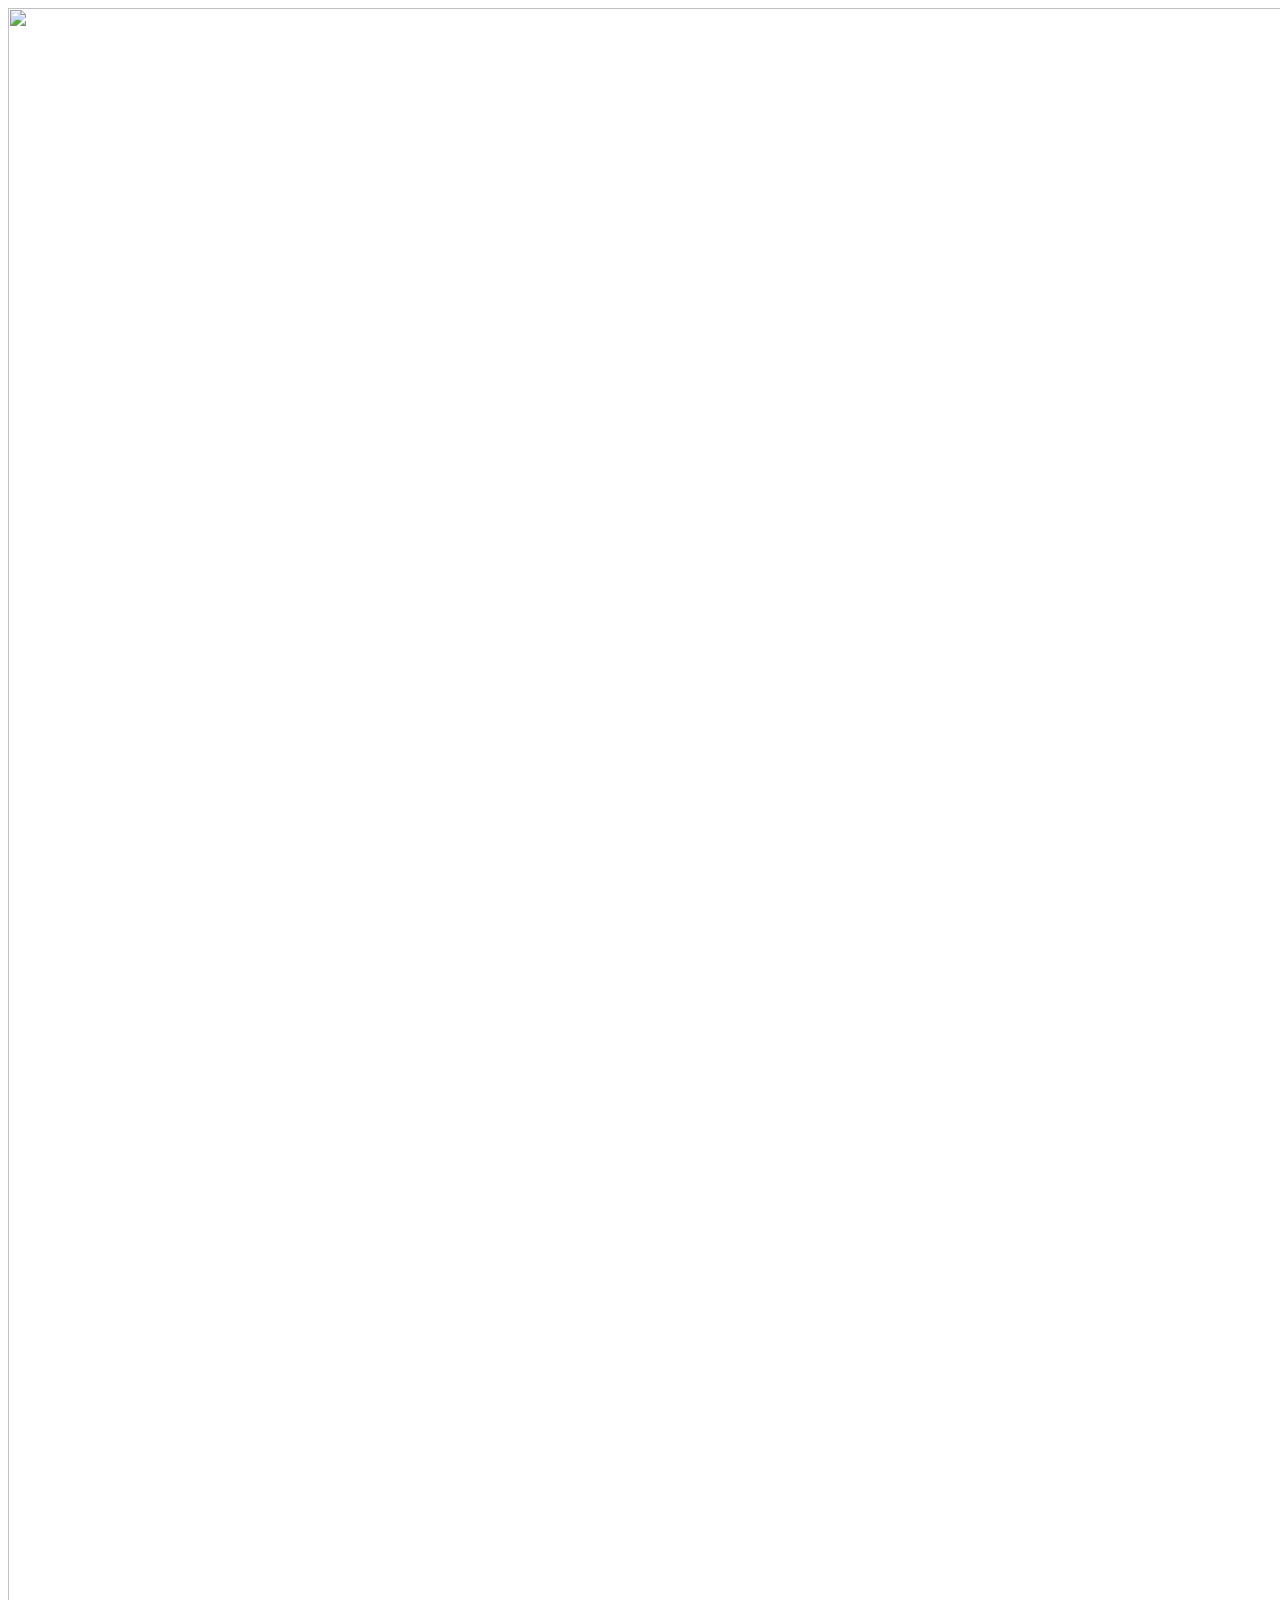
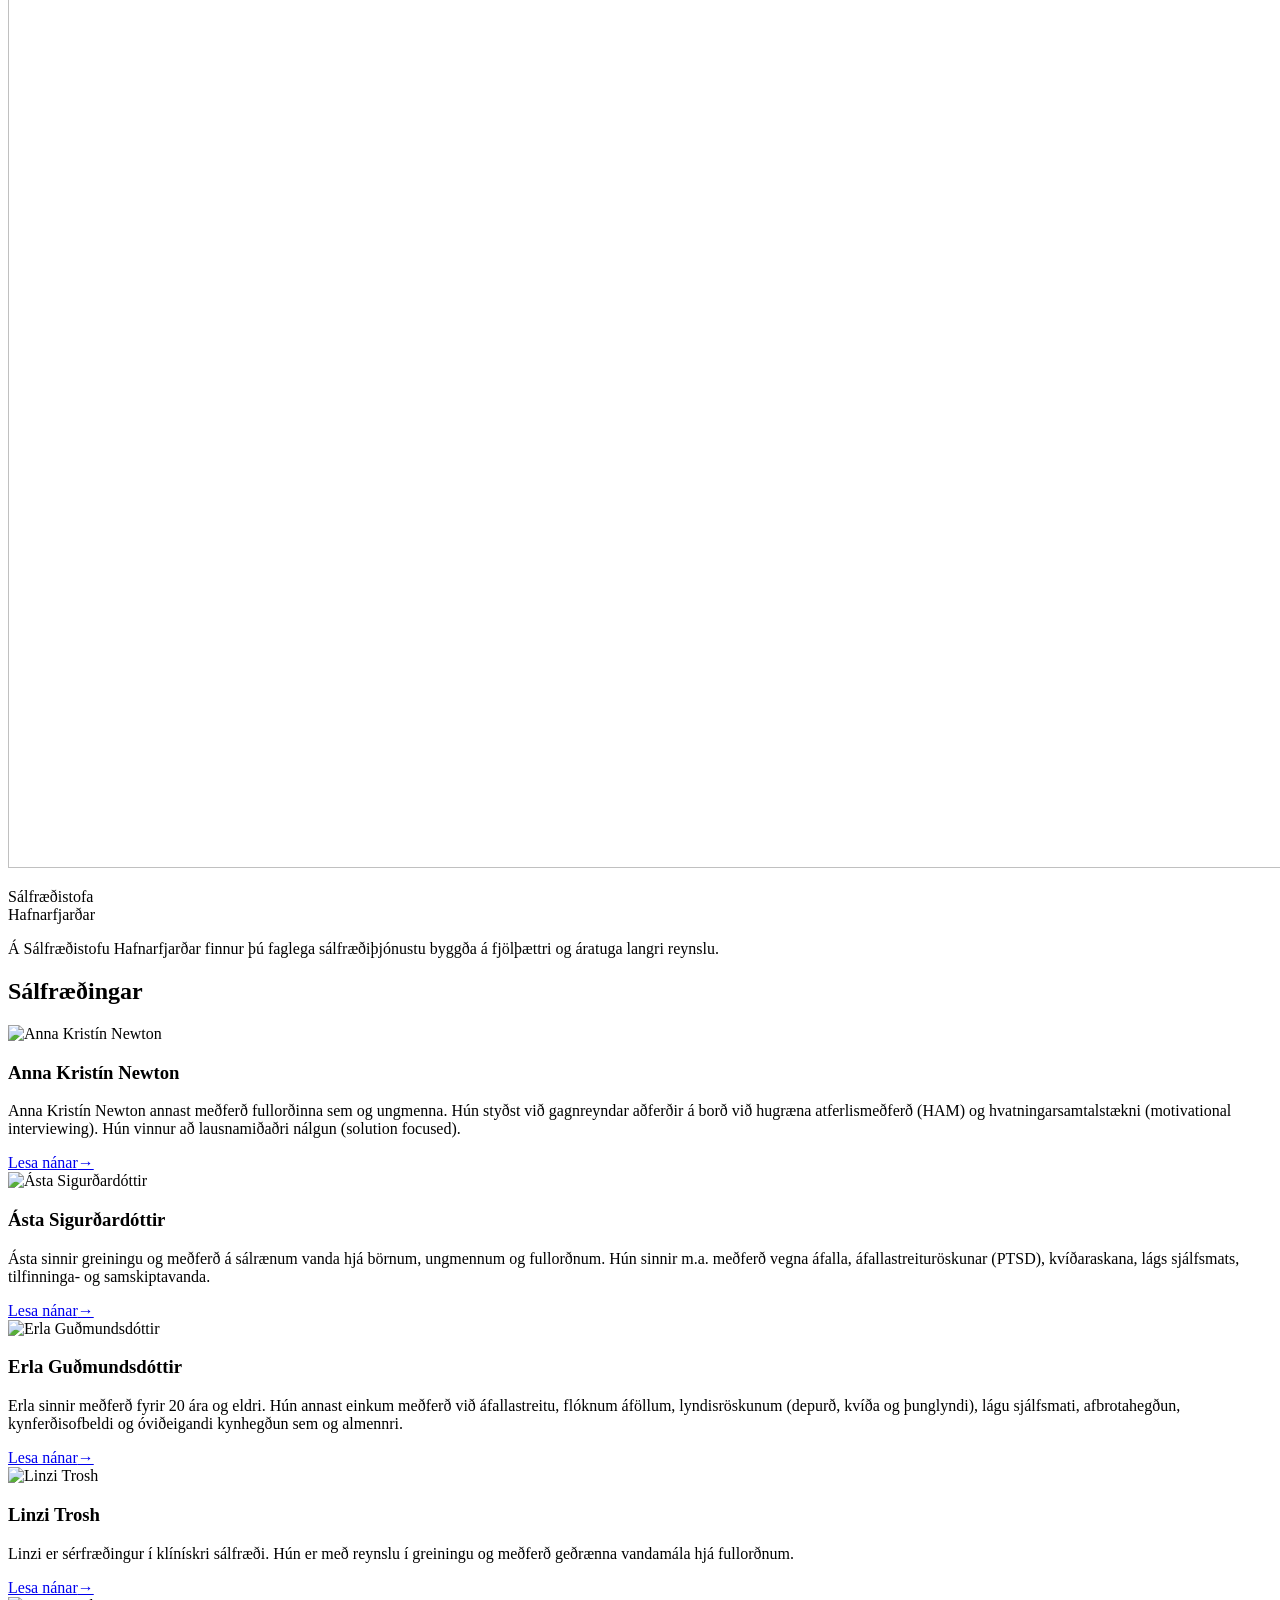
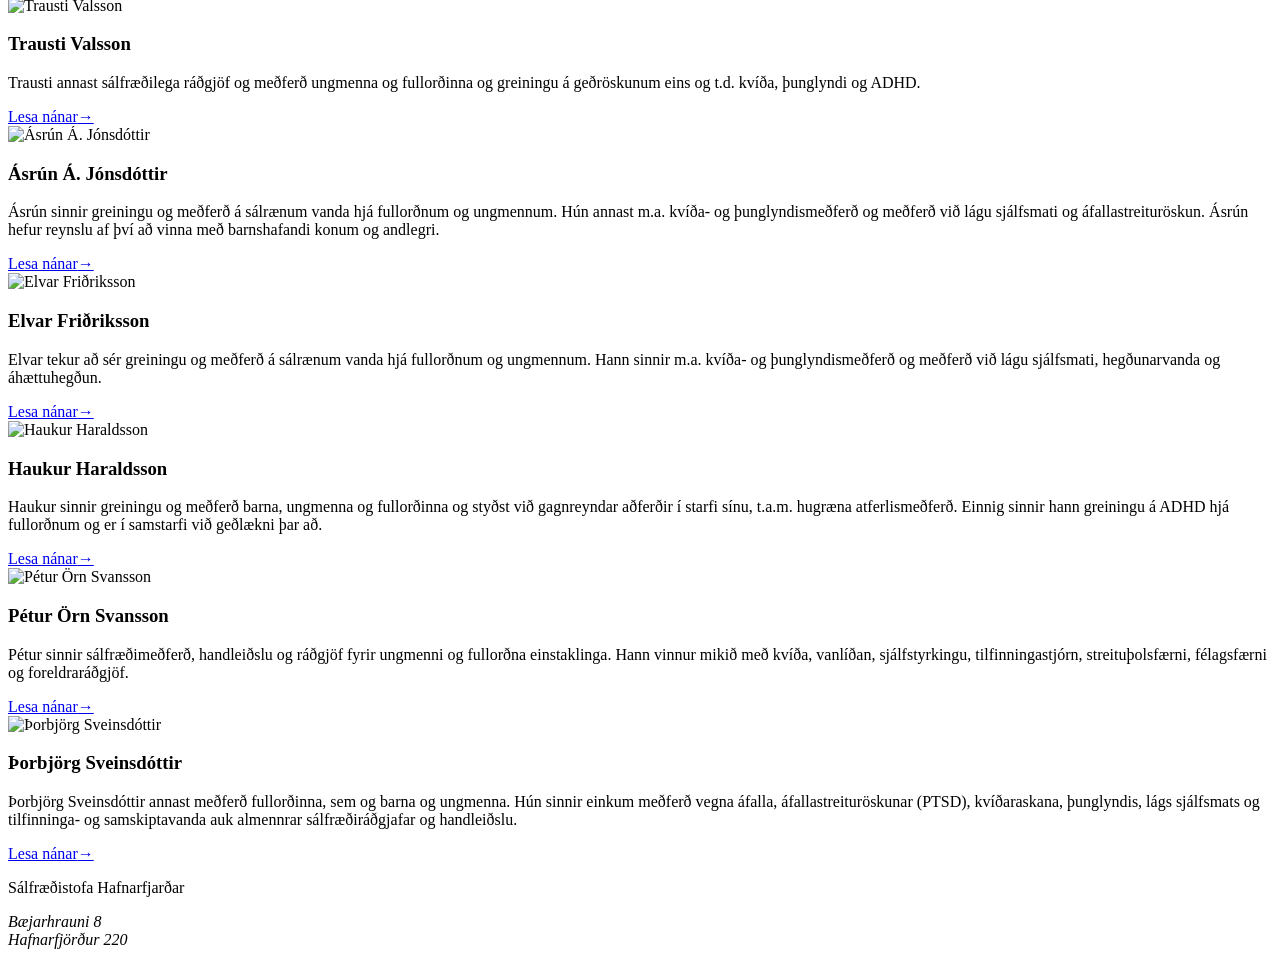
==== index.html @ b2fdee11 "Add files via upload" ====
<!DOCTYPE html>
<html lang="is">
<head>
<meta charset="utf-8">
<meta name="viewport" content="width=device-width, initial-scale=1">

<title>Sálfræðistofa Hafnarfjarðar</title>
<meta name="description" content="Sálfræðistofa Hafnarfjarðar býður upp á faglega sálfræðiþjónustu í Hafnarfirði. Sálfræðistofa Hafnarfjarðar leggur áherslu á persónulega nálgun, trúnað og árangursríka meðferð fyrir einstaklinga og fjölskyldur.">
<link rel="canonical" href="https://www.salhfn.is/">

<meta property="og:type" content="website">
<meta property="og:locale" content="is_IS">
<meta property="og:site_name" content="Sálfræðistofa Hafnarfjarðar">
<meta property="og:title" content="Sálfræðistofa Hafnarfjarðar">
<meta property="og:description" content="Fagleg sálfræðiþjónusta í Hafnarfirði byggð á fjölþættri og áratuga langri reynslu.">
<meta property="og:url" content="https://www.salhfn.is/">
<meta property="og:image" content="https://www.salhfn.is/assets/img/hero.jpg">
<meta name="twitter:card" content="summary_large_image">

<link rel="icon" href="/assets/img/favicon-32.png" sizes="32x32">
<link rel="icon" href="/assets/img/favicon-192.png" sizes="192x192">
<link rel="apple-touch-icon" href="/assets/img/favicon-180.png">

<link rel="preconnect" href="https://fonts.googleapis.com">
<link rel="preconnect" href="https://fonts.gstatic.com" crossorigin>
<link rel="stylesheet" href="https://fonts.googleapis.com/css2?family=Cormorant+Garamond:wght@300;400&display=swap">
<link rel="stylesheet" href="/assets/css/style.css">

<script type="application/ld+json">
{
  "@context": "https://schema.org",
  "@type": "MedicalBusiness",
  "name": "Sálfræðistofa Hafnarfjarðar",
  "url": "https://www.salhfn.is/",
  "address": {
    "@type": "PostalAddress",
    "streetAddress": "Bæjarhrauni 8",
    "addressLocality": "Hafnarfjörður",
    "postalCode": "220",
    "addressCountry": "IS"
  }
}
</script>
</head>

<body>

<!-- ============================================================== hero -- -->
<header class="hero">
  <img class="hero__img" src="/assets/img/hero.jpg" alt="" fetchpriority="high" width="3630" height="2460">

  <div class="hero__inner">
    <p class="wordmark">Sálfræðistofa<br>Hafnarfjarðar</p>

    <p class="hero__intro">
      Á Sálfræðistofu Hafnarfjarðar finnur þú faglega sálfræðiþjónustu byggða á
      fjölþættri og áratuga langri reynslu.
    </p>
  </div>
</header>

<main>

<!-- ===================================================== sálfræðingar -- -->
<section class="team" aria-labelledby="salfraedingar">
  <h2 class="team__title" id="salfraedingar">Sálfræðingar</h2>

  <div class="team__grid">

    <article class="person">
      <img class="person__photo" src="/assets/img/anna-kristin-newton.jpg" alt="Anna Kristín Newton" width="350" height="350" loading="lazy">
      <h3 class="person__name">Anna Kristín Newton</h3>
      <p class="person__bio">
        Anna Kristín Newton annast meðferð fullorðinna sem og ungmenna. Hún styðst
        við gagnreyndar aðferðir á borð við hugræna atferlismeðferð (HAM) og
        hvatningarsamtalstækni (motivational interviewing). Hún vinnur að
        lausnamiðaðri nálgun (solution focused).
      </p>
      <a class="person__link" href="/salfraedingar/anna-kristin-newton"><span>Lesa nánar</span><span class="person__arrow" aria-hidden="true">→</span></a>
    </article>

    <article class="person">
      <img class="person__photo" src="/assets/img/asta-sigurdardottir.jpg" alt="Ásta Sigurðardóttir" width="350" height="350" loading="lazy">
      <h3 class="person__name">Ásta Sigurðardóttir</h3>
      <p class="person__bio">
        Ásta sinnir greiningu og meðferð á sálrænum vanda hjá börnum, ungmennum og
        fullorðnum. Hún sinnir m.a. meðferð vegna áfalla, áfallastreituröskunar
        (PTSD), kvíðaraskana, lágs sjálfsmats, tilfinninga- og samskiptavanda.
      </p>
      <a class="person__link" href="/salfraedingar/asta-sigurdardottir"><span>Lesa nánar</span><span class="person__arrow" aria-hidden="true">→</span></a>
    </article>

    <article class="person">
      <img class="person__photo" src="/assets/img/erla-gudmundsdottir.jpg" alt="Erla Guðmundsdóttir" width="350" height="350" loading="lazy">
      <h3 class="person__name">Erla Guðmundsdóttir</h3>
      <p class="person__bio">
        Erla sinnir meðferð fyrir 20 ára og eldri. Hún annast einkum meðferð við
        áfallastreitu, flóknum áföllum, lyndisröskunum (depurð, kvíða og þunglyndi),
        lágu sjálfsmati, afbrotahegðun, kynferðisofbeldi og óviðeigandi kynhegðun
        sem og almennri.
      </p>
      <a class="person__link" href="/salfraedingar/erla-gudmundsdottir"><span>Lesa nánar</span><span class="person__arrow" aria-hidden="true">→</span></a>
    </article>

    <article class="person">
      <img class="person__photo" src="/assets/img/linzi-trosh.jpg" alt="Linzi Trosh" width="350" height="350" loading="lazy">
      <h3 class="person__name">Linzi Trosh</h3>
      <p class="person__bio">
        Linzi er sérfræðingur í klínískri sálfræði. Hún er með reynslu í greiningu
        og meðferð geðrænna vandamála hjá fullorðnum.
      </p>
      <a class="person__link" href="/salfraedingar/linzi-trosh"><span>Lesa nánar</span><span class="person__arrow" aria-hidden="true">→</span></a>
    </article>

    <article class="person">
      <img class="person__photo" src="/assets/img/trausti-valsson.jpg" alt="Trausti Valsson" width="350" height="350" loading="lazy">
      <h3 class="person__name">Trausti Valsson</h3>
      <p class="person__bio">
        Trausti annast sálfræðilega ráðgjöf og meðferð ungmenna og fullorðinna og
        greiningu á geðröskunum eins og t.d. kvíða, þunglyndi og ADHD.
      </p>
      <a class="person__link" href="/salfraedingar/trausti-valsson"><span>Lesa nánar</span><span class="person__arrow" aria-hidden="true">→</span></a>
    </article>

    <article class="person">
      <img class="person__photo" src="/assets/img/asrun-a-jonsdottir.jpg" alt="Ásrún Á. Jónsdóttir" width="350" height="350" loading="lazy">
      <h3 class="person__name">Ásrún Á. Jónsdóttir</h3>
      <p class="person__bio">
        Ásrún sinnir greiningu og meðferð á sálrænum vanda hjá fullorðnum og
        ungmennum. Hún annast m.a. kvíða- og þunglyndismeðferð og meðferð við lágu
        sjálfsmati og áfallastreituröskun. Ásrún hefur reynslu af því að vinna með
        barnshafandi konum og andlegri.
      </p>
      <a class="person__link" href="/salfraedingar/asrun-a-jonsdottir"><span>Lesa nánar</span><span class="person__arrow" aria-hidden="true">→</span></a>
    </article>

    <article class="person">
      <img class="person__photo" src="/assets/img/elvar-fridriksson.jpg" alt="Elvar Friðriksson" width="350" height="350" loading="lazy">
      <h3 class="person__name">Elvar Friðriksson</h3>
      <p class="person__bio">
        Elvar tekur að sér greiningu og meðferð á sálrænum vanda hjá fullorðnum og
        ungmennum. Hann sinnir m.a. kvíða- og þunglyndismeðferð og meðferð við lágu
        sjálfsmati, hegðunarvanda og áhættuhegðun.
      </p>
      <a class="person__link" href="/salfraedingar/elvar-fridriksson"><span>Lesa nánar</span><span class="person__arrow" aria-hidden="true">→</span></a>
    </article>

    <article class="person">
      <img class="person__photo" src="/assets/img/haukur-haraldsson.jpg" alt="Haukur Haraldsson" width="350" height="350" loading="lazy">
      <h3 class="person__name">Haukur Haraldsson</h3>
      <p class="person__bio">
        Haukur sinnir greiningu og meðferð barna, ungmenna og fullorðinna og styðst
        við gagnreyndar aðferðir í starfi sínu, t.a.m. hugræna atferlismeðferð.
        Einnig sinnir hann greiningu á ADHD hjá fullorðnum og er í samstarfi við
        geðlækni þar að.
      </p>
      <a class="person__link" href="/salfraedingar/haukur-haraldsson"><span>Lesa nánar</span><span class="person__arrow" aria-hidden="true">→</span></a>
    </article>

    <article class="person">
      <img class="person__photo" src="/assets/img/petur-orn-svansson.jpg" alt="Pétur Örn Svansson" width="350" height="350" loading="lazy">
      <h3 class="person__name">Pétur Örn Svansson</h3>
      <p class="person__bio">
        Pétur sinnir sálfræðimeðferð, handleiðslu og ráðgjöf fyrir ungmenni og
        fullorðna einstaklinga. Hann vinnur mikið með kvíða, vanlíðan,
        sjálfstyrkingu, tilfinningastjórn, streituþolsfærni, félagsfærni og
        foreldraráðgjöf.
      </p>
      <a class="person__link" href="/salfraedingar/petur-orn-svansson"><span>Lesa nánar</span><span class="person__arrow" aria-hidden="true">→</span></a>
    </article>

    <article class="person">
      <img class="person__photo" src="/assets/img/thorbjorg-sveinsdottir.jpg" alt="Þorbjörg Sveinsdóttir" width="350" height="350" loading="lazy">
      <h3 class="person__name">Þorbjörg Sveinsdóttir</h3>
      <p class="person__bio">
        Þorbjörg Sveinsdóttir annast meðferð fullorðinna, sem og barna og ungmenna.
        Hún sinnir einkum meðferð vegna áfalla, áfallastreituröskunar (PTSD),
        kvíðaraskana, þunglyndis, lágs sjálfsmats og tilfinninga- og samskiptavanda
        auk almennrar sálfræðiráðgjafar og handleiðslu.
      </p>
      <a class="person__link" href="/salfraedingar/thorbjorg-sveinsdottir"><span>Lesa nánar</span><span class="person__arrow" aria-hidden="true">→</span></a>
    </article>

  </div>
</section>

</main>

<!-- ============================================================ footer -- -->
<footer class="site-footer">
  <div class="site-footer__inner">
    <p class="site-footer__org">Sálfræðistofa Hafnarfjarðar</p>
    <address>
      Bæjarhrauni 8<br>
      Hafnarfjörður 220
    </address>
  </div>
</footer>

</body>
</html>
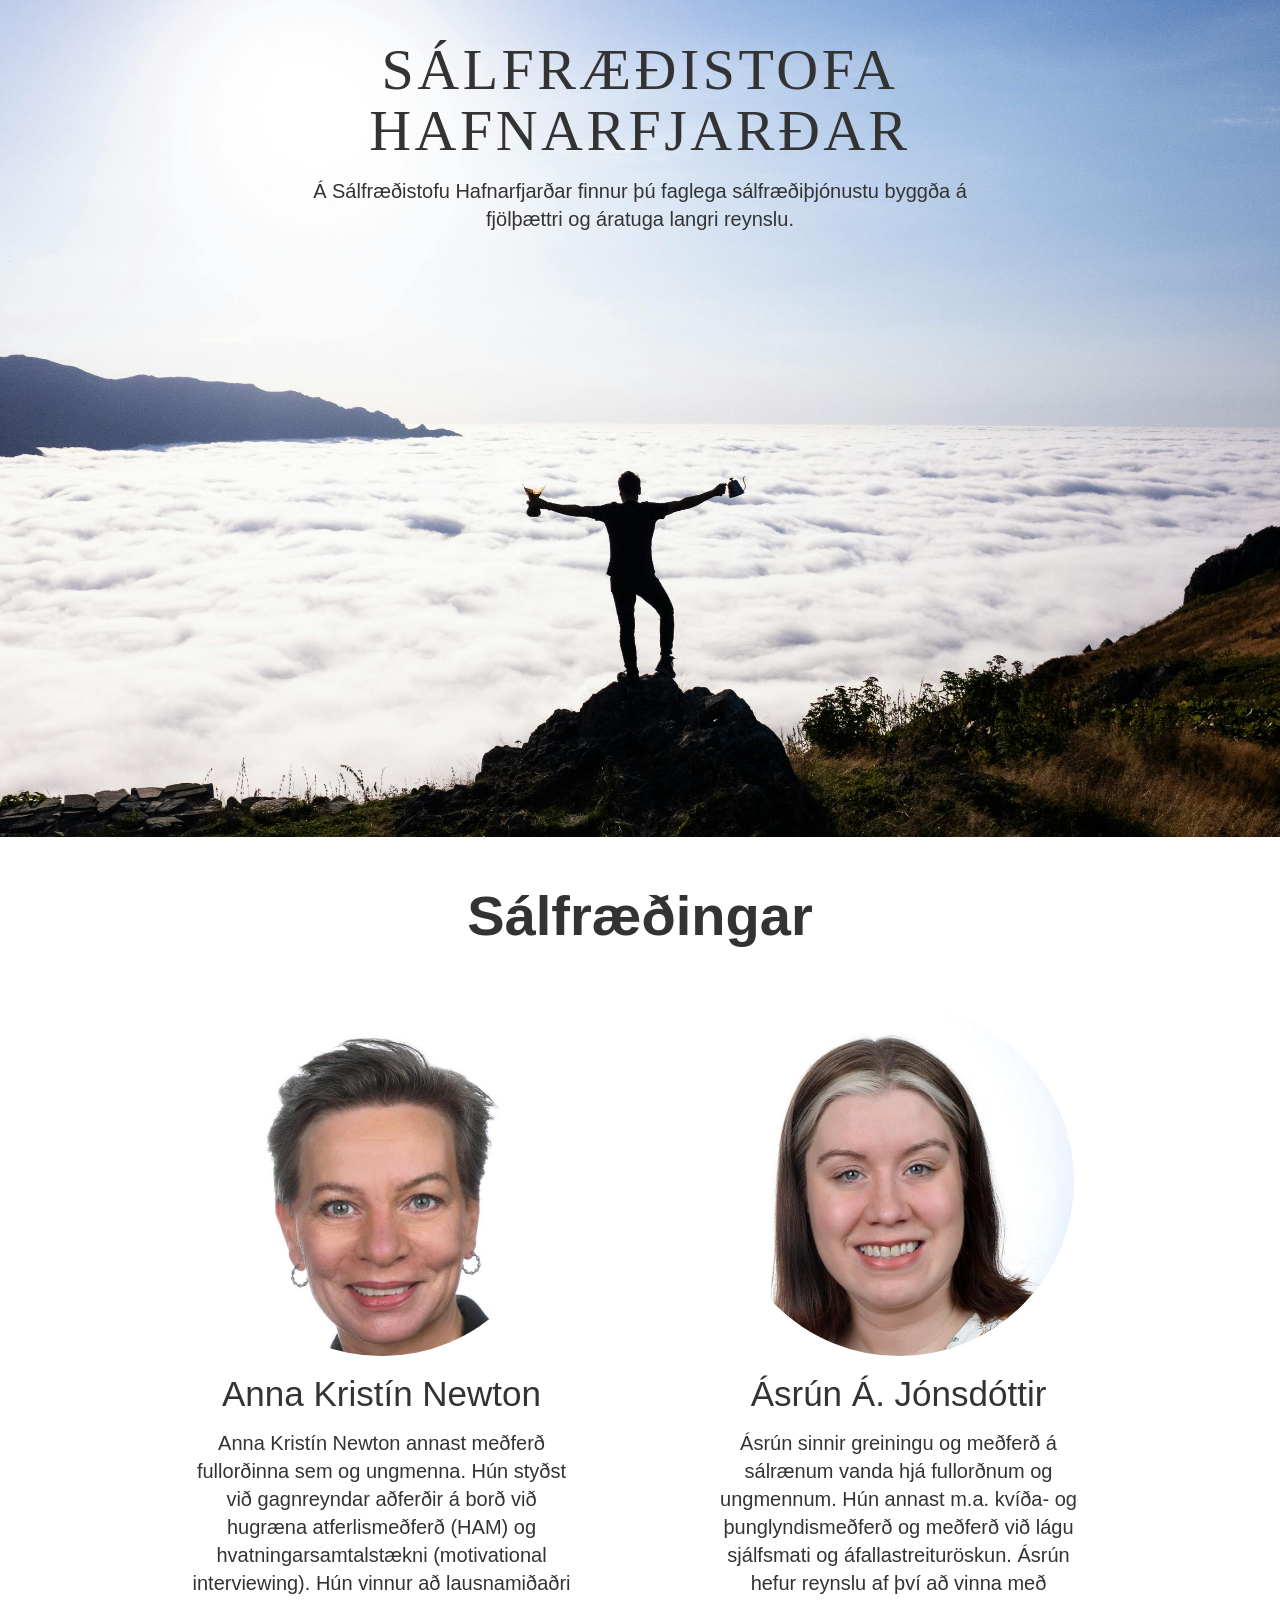
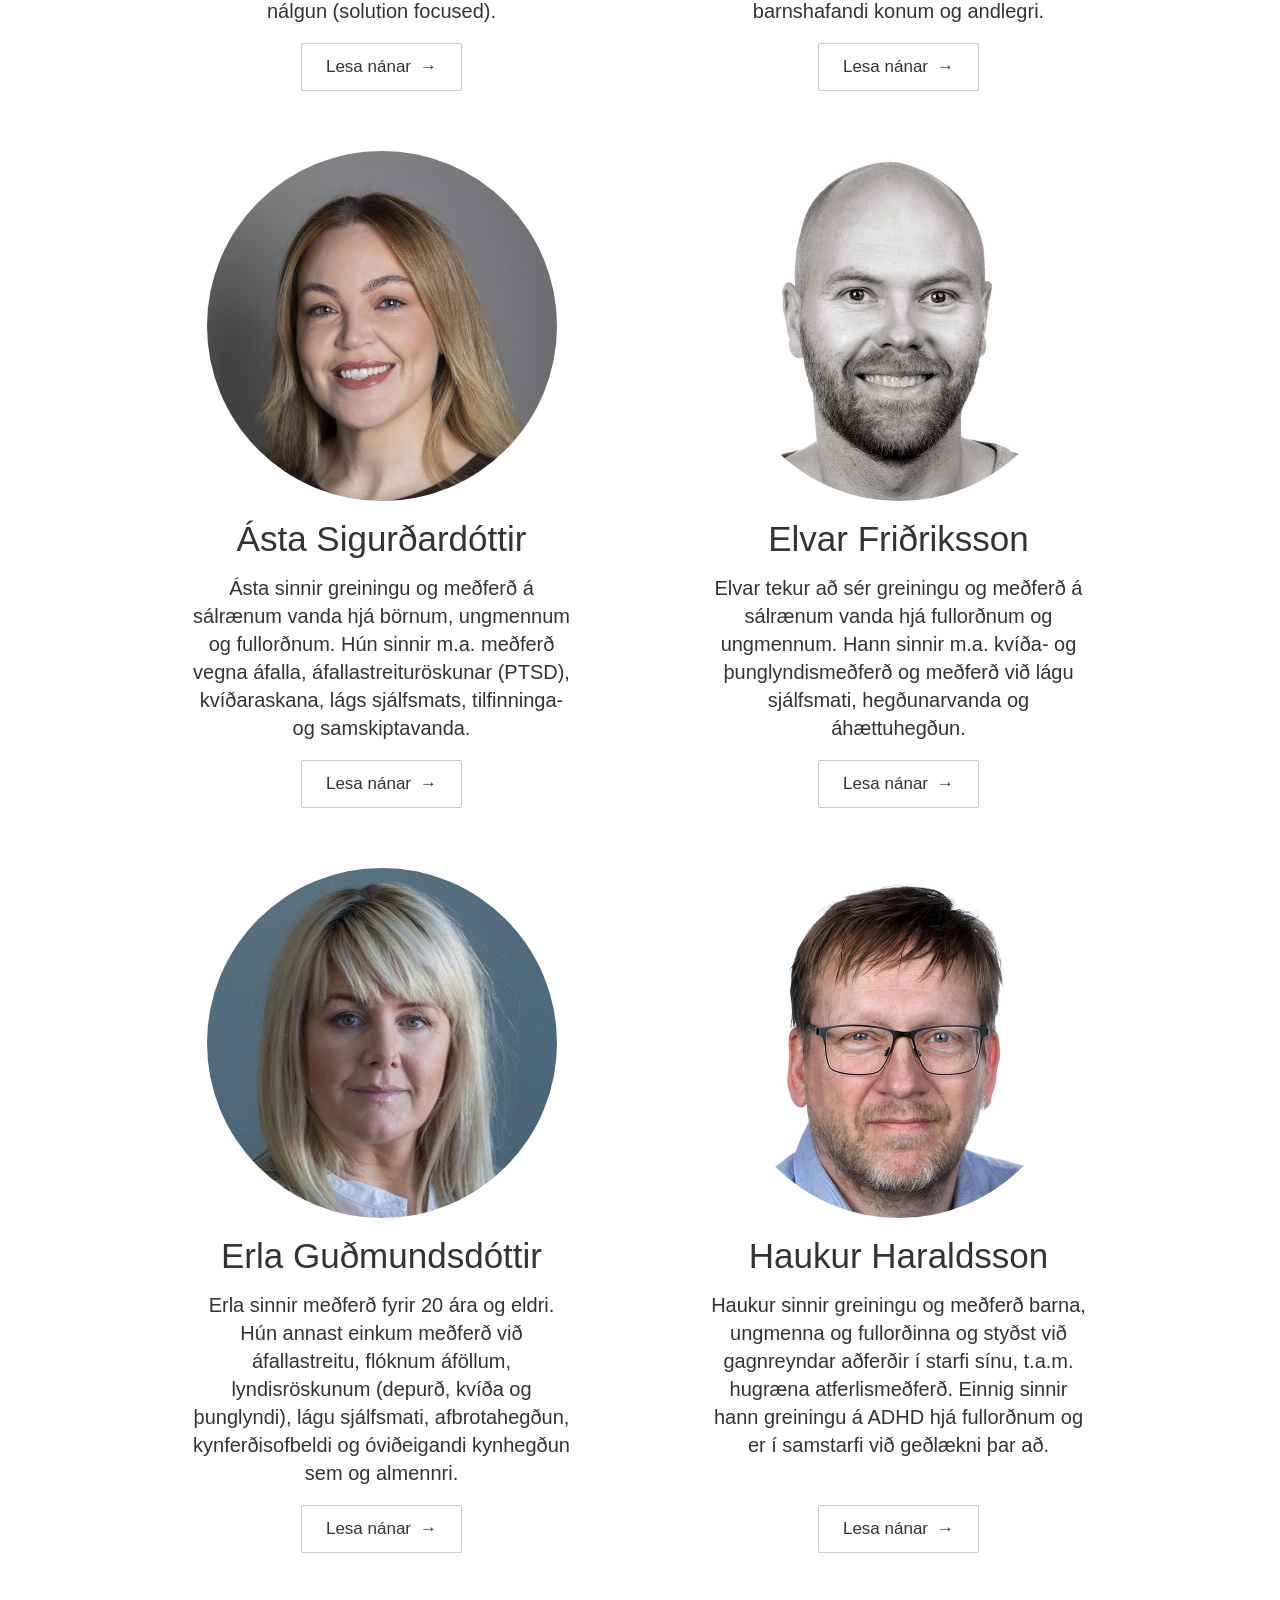
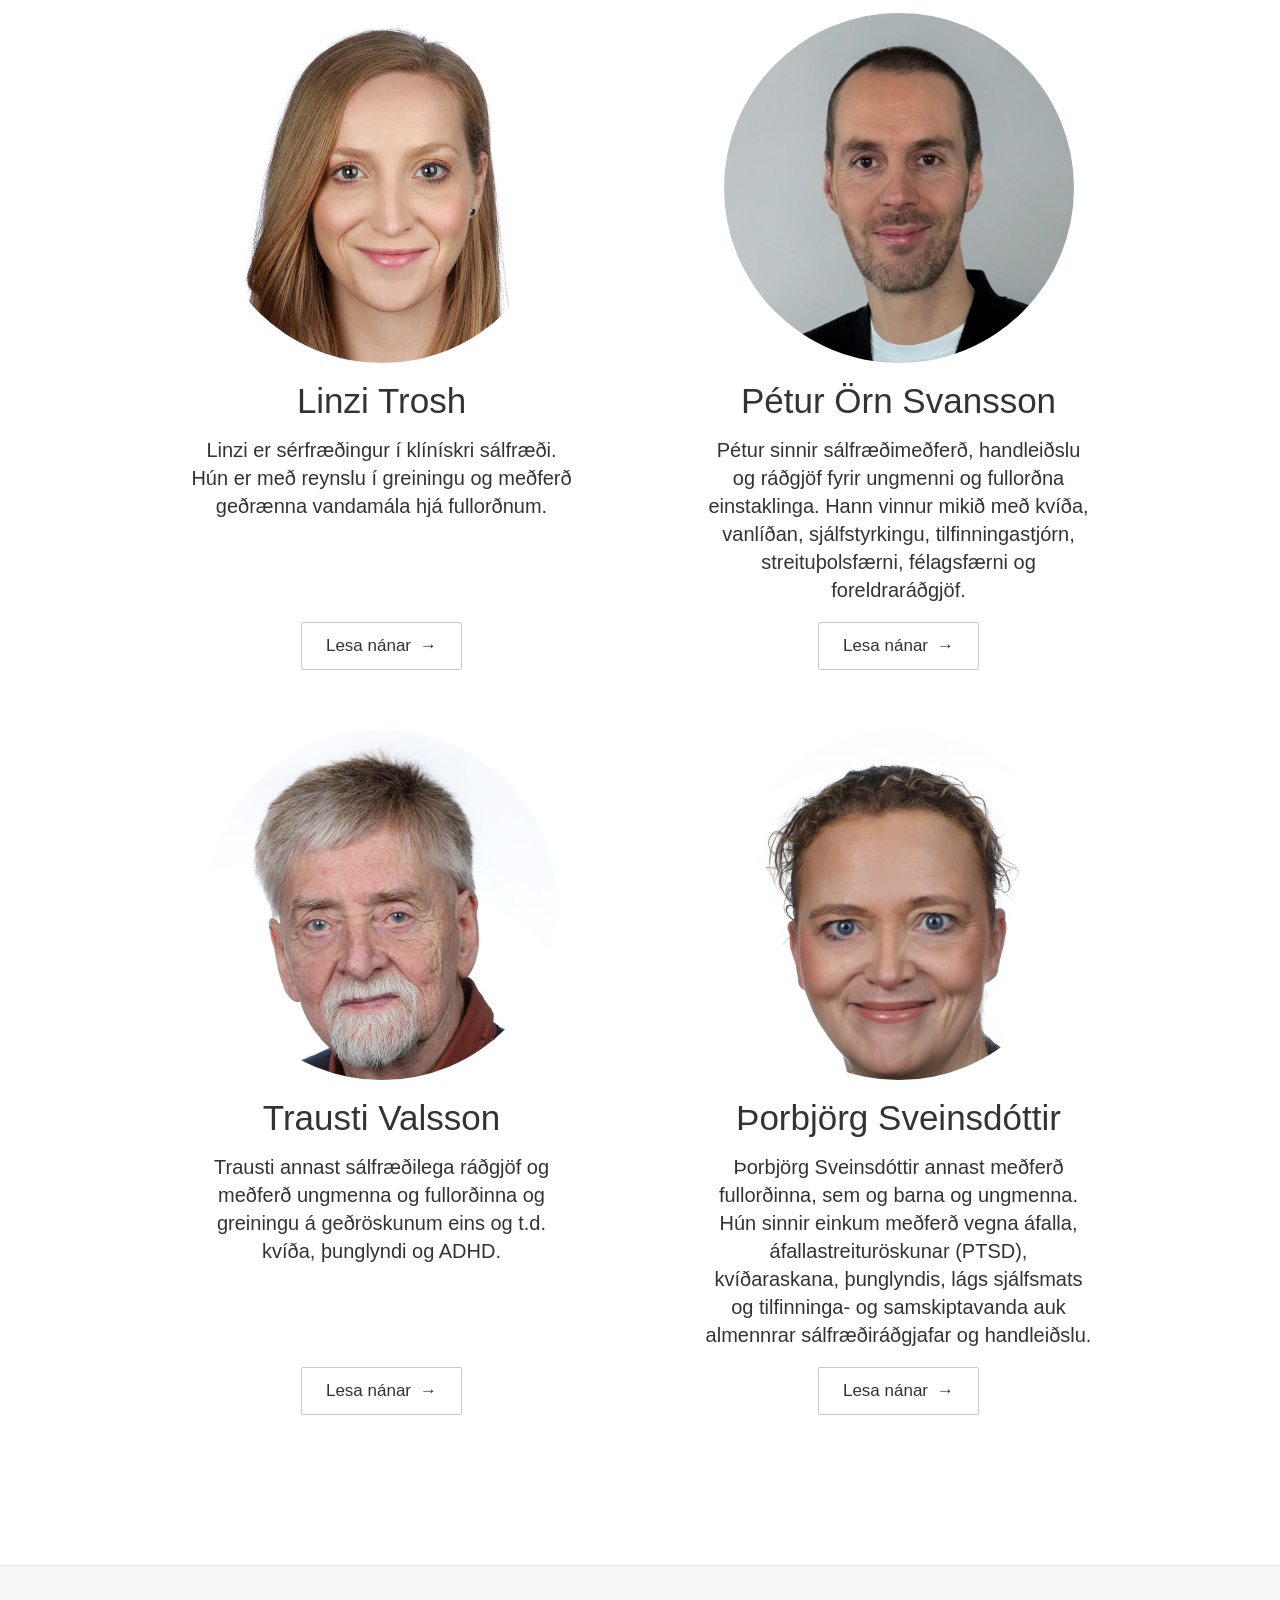
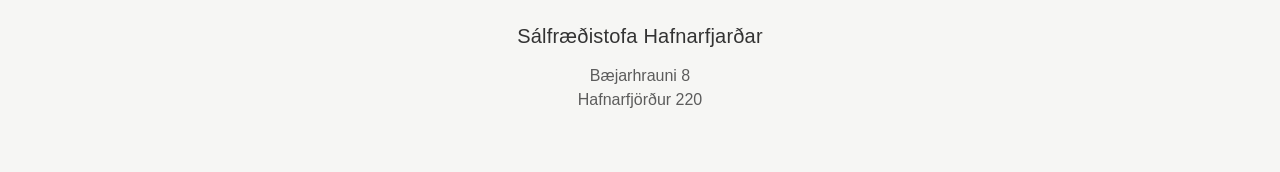
==== commit dcd90e1f: "Add files via upload" ====
--- a/index.html
+++ b/index.html
@@ -14,17 +14,17 @@
 <meta property="og:title" content="Sálfræðistofa Hafnarfjarðar">
 <meta property="og:description" content="Fagleg sálfræðiþjónusta í Hafnarfirði byggð á fjölþættri og áratuga langri reynslu.">
 <meta property="og:url" content="https://www.salhfn.is/">
-<meta property="og:image" content="https://www.salhfn.is/assets/img/hero.jpg">
+<meta property="og:image" content="https://www.salhfn.is/hero.jpg">
 <meta name="twitter:card" content="summary_large_image">
 
-<link rel="icon" href="/assets/img/favicon-32.png" sizes="32x32">
-<link rel="icon" href="/assets/img/favicon-192.png" sizes="192x192">
-<link rel="apple-touch-icon" href="/assets/img/favicon-180.png">
+<link rel="icon" href="/favicon-32.png" sizes="32x32">
+<link rel="icon" href="/favicon-192.png" sizes="192x192">
+<link rel="apple-touch-icon" href="/favicon-180.png">
 
 <link rel="preconnect" href="https://fonts.googleapis.com">
 <link rel="preconnect" href="https://fonts.gstatic.com" crossorigin>
 <link rel="stylesheet" href="https://fonts.googleapis.com/css2?family=Cormorant+Garamond:wght@300;400&display=swap">
-<link rel="stylesheet" href="/assets/css/style.css">
+<link rel="stylesheet" href="/style.css">
 
 <script type="application/ld+json">
 {
@@ -47,7 +47,7 @@
 
 <!-- ============================================================== hero -- -->
 <header class="hero">
-  <img class="hero__img" src="/assets/img/hero.jpg" alt="" fetchpriority="high" width="3630" height="2460">
+  <img class="hero__img" src="/hero.jpg" alt="" fetchpriority="high" width="3630" height="2460">
 
   <div class="hero__inner">
     <p class="wordmark">Sálfræðistofa<br>Hafnarfjarðar</p>
@@ -68,7 +68,7 @@
   <div class="team__grid">
 
     <article class="person">
-      <img class="person__photo" src="/assets/img/anna-kristin-newton.jpg" alt="Anna Kristín Newton" width="350" height="350" loading="lazy">
+      <img class="person__photo" src="/anna-kristin-newton.jpg" alt="Anna Kristín Newton" width="350" height="350" loading="lazy">
       <h3 class="person__name">Anna Kristín Newton</h3>
       <p class="person__bio">
         Anna Kristín Newton annast meðferð fullorðinna sem og ungmenna. Hún styðst
@@ -76,22 +76,22 @@
         hvatningarsamtalstækni (motivational interviewing). Hún vinnur að
         lausnamiðaðri nálgun (solution focused).
       </p>
-      <a class="person__link" href="/salfraedingar/anna-kristin-newton"><span>Lesa nánar</span><span class="person__arrow" aria-hidden="true">→</span></a>
-    </article>
-
-    <article class="person">
-      <img class="person__photo" src="/assets/img/asta-sigurdardottir.jpg" alt="Ásta Sigurðardóttir" width="350" height="350" loading="lazy">
+      <a class="person__link" href="/anna-kristin-newton"><span>Lesa nánar</span><span class="person__arrow" aria-hidden="true">→</span></a>
+    </article>
+
+    <article class="person">
+      <img class="person__photo" src="/asta-sigurdardottir.jpg" alt="Ásta Sigurðardóttir" width="350" height="350" loading="lazy">
       <h3 class="person__name">Ásta Sigurðardóttir</h3>
       <p class="person__bio">
         Ásta sinnir greiningu og meðferð á sálrænum vanda hjá börnum, ungmennum og
         fullorðnum. Hún sinnir m.a. meðferð vegna áfalla, áfallastreituröskunar
         (PTSD), kvíðaraskana, lágs sjálfsmats, tilfinninga- og samskiptavanda.
       </p>
-      <a class="person__link" href="/salfraedingar/asta-sigurdardottir"><span>Lesa nánar</span><span class="person__arrow" aria-hidden="true">→</span></a>
-    </article>
-
-    <article class="person">
-      <img class="person__photo" src="/assets/img/erla-gudmundsdottir.jpg" alt="Erla Guðmundsdóttir" width="350" height="350" loading="lazy">
+      <a class="person__link" href="/asta-sigurdardottir"><span>Lesa nánar</span><span class="person__arrow" aria-hidden="true">→</span></a>
+    </article>
+
+    <article class="person">
+      <img class="person__photo" src="/erla-gudmundsdottir.jpg" alt="Erla Guðmundsdóttir" width="350" height="350" loading="lazy">
       <h3 class="person__name">Erla Guðmundsdóttir</h3>
       <p class="person__bio">
         Erla sinnir meðferð fyrir 20 ára og eldri. Hún annast einkum meðferð við
@@ -99,31 +99,31 @@
         lágu sjálfsmati, afbrotahegðun, kynferðisofbeldi og óviðeigandi kynhegðun
         sem og almennri.
       </p>
-      <a class="person__link" href="/salfraedingar/erla-gudmundsdottir"><span>Lesa nánar</span><span class="person__arrow" aria-hidden="true">→</span></a>
-    </article>
-
-    <article class="person">
-      <img class="person__photo" src="/assets/img/linzi-trosh.jpg" alt="Linzi Trosh" width="350" height="350" loading="lazy">
+      <a class="person__link" href="/erla-gudmundsdottir"><span>Lesa nánar</span><span class="person__arrow" aria-hidden="true">→</span></a>
+    </article>
+
+    <article class="person">
+      <img class="person__photo" src="/linzi-trosh.jpg" alt="Linzi Trosh" width="350" height="350" loading="lazy">
       <h3 class="person__name">Linzi Trosh</h3>
       <p class="person__bio">
         Linzi er sérfræðingur í klínískri sálfræði. Hún er með reynslu í greiningu
         og meðferð geðrænna vandamála hjá fullorðnum.
       </p>
-      <a class="person__link" href="/salfraedingar/linzi-trosh"><span>Lesa nánar</span><span class="person__arrow" aria-hidden="true">→</span></a>
-    </article>
-
-    <article class="person">
-      <img class="person__photo" src="/assets/img/trausti-valsson.jpg" alt="Trausti Valsson" width="350" height="350" loading="lazy">
+      <a class="person__link" href="/linzi-trosh"><span>Lesa nánar</span><span class="person__arrow" aria-hidden="true">→</span></a>
+    </article>
+
+    <article class="person">
+      <img class="person__photo" src="/trausti-valsson.jpg" alt="Trausti Valsson" width="350" height="350" loading="lazy">
       <h3 class="person__name">Trausti Valsson</h3>
       <p class="person__bio">
         Trausti annast sálfræðilega ráðgjöf og meðferð ungmenna og fullorðinna og
         greiningu á geðröskunum eins og t.d. kvíða, þunglyndi og ADHD.
       </p>
-      <a class="person__link" href="/salfraedingar/trausti-valsson"><span>Lesa nánar</span><span class="person__arrow" aria-hidden="true">→</span></a>
-    </article>
-
-    <article class="person">
-      <img class="person__photo" src="/assets/img/asrun-a-jonsdottir.jpg" alt="Ásrún Á. Jónsdóttir" width="350" height="350" loading="lazy">
+      <a class="person__link" href="/trausti-valsson"><span>Lesa nánar</span><span class="person__arrow" aria-hidden="true">→</span></a>
+    </article>
+
+    <article class="person">
+      <img class="person__photo" src="/asrun-a-jonsdottir.jpg" alt="Ásrún Á. Jónsdóttir" width="350" height="350" loading="lazy">
       <h3 class="person__name">Ásrún Á. Jónsdóttir</h3>
       <p class="person__bio">
         Ásrún sinnir greiningu og meðferð á sálrænum vanda hjá fullorðnum og
@@ -131,22 +131,22 @@
         sjálfsmati og áfallastreituröskun. Ásrún hefur reynslu af því að vinna með
         barnshafandi konum og andlegri.
       </p>
-      <a class="person__link" href="/salfraedingar/asrun-a-jonsdottir"><span>Lesa nánar</span><span class="person__arrow" aria-hidden="true">→</span></a>
-    </article>
-
-    <article class="person">
-      <img class="person__photo" src="/assets/img/elvar-fridriksson.jpg" alt="Elvar Friðriksson" width="350" height="350" loading="lazy">
+      <a class="person__link" href="/asrun-a-jonsdottir"><span>Lesa nánar</span><span class="person__arrow" aria-hidden="true">→</span></a>
+    </article>
+
+    <article class="person">
+      <img class="person__photo" src="/elvar-fridriksson.jpg" alt="Elvar Friðriksson" width="350" height="350" loading="lazy">
       <h3 class="person__name">Elvar Friðriksson</h3>
       <p class="person__bio">
         Elvar tekur að sér greiningu og meðferð á sálrænum vanda hjá fullorðnum og
         ungmennum. Hann sinnir m.a. kvíða- og þunglyndismeðferð og meðferð við lágu
         sjálfsmati, hegðunarvanda og áhættuhegðun.
       </p>
-      <a class="person__link" href="/salfraedingar/elvar-fridriksson"><span>Lesa nánar</span><span class="person__arrow" aria-hidden="true">→</span></a>
-    </article>
-
-    <article class="person">
-      <img class="person__photo" src="/assets/img/haukur-haraldsson.jpg" alt="Haukur Haraldsson" width="350" height="350" loading="lazy">
+      <a class="person__link" href="/elvar-fridriksson"><span>Lesa nánar</span><span class="person__arrow" aria-hidden="true">→</span></a>
+    </article>
+
+    <article class="person">
+      <img class="person__photo" src="/haukur-haraldsson.jpg" alt="Haukur Haraldsson" width="350" height="350" loading="lazy">
       <h3 class="person__name">Haukur Haraldsson</h3>
       <p class="person__bio">
         Haukur sinnir greiningu og meðferð barna, ungmenna og fullorðinna og styðst
@@ -154,11 +154,11 @@
         Einnig sinnir hann greiningu á ADHD hjá fullorðnum og er í samstarfi við
         geðlækni þar að.
       </p>
-      <a class="person__link" href="/salfraedingar/haukur-haraldsson"><span>Lesa nánar</span><span class="person__arrow" aria-hidden="true">→</span></a>
-    </article>
-
-    <article class="person">
-      <img class="person__photo" src="/assets/img/petur-orn-svansson.jpg" alt="Pétur Örn Svansson" width="350" height="350" loading="lazy">
+      <a class="person__link" href="/haukur-haraldsson"><span>Lesa nánar</span><span class="person__arrow" aria-hidden="true">→</span></a>
+    </article>
+
+    <article class="person">
+      <img class="person__photo" src="/petur-orn-svansson.jpg" alt="Pétur Örn Svansson" width="350" height="350" loading="lazy">
       <h3 class="person__name">Pétur Örn Svansson</h3>
       <p class="person__bio">
         Pétur sinnir sálfræðimeðferð, handleiðslu og ráðgjöf fyrir ungmenni og
@@ -166,11 +166,11 @@
         sjálfstyrkingu, tilfinningastjórn, streituþolsfærni, félagsfærni og
         foreldraráðgjöf.
       </p>
-      <a class="person__link" href="/salfraedingar/petur-orn-svansson"><span>Lesa nánar</span><span class="person__arrow" aria-hidden="true">→</span></a>
-    </article>
-
-    <article class="person">
-      <img class="person__photo" src="/assets/img/thorbjorg-sveinsdottir.jpg" alt="Þorbjörg Sveinsdóttir" width="350" height="350" loading="lazy">
+      <a class="person__link" href="/petur-orn-svansson"><span>Lesa nánar</span><span class="person__arrow" aria-hidden="true">→</span></a>
+    </article>
+
+    <article class="person">
+      <img class="person__photo" src="/thorbjorg-sveinsdottir.jpg" alt="Þorbjörg Sveinsdóttir" width="350" height="350" loading="lazy">
       <h3 class="person__name">Þorbjörg Sveinsdóttir</h3>
       <p class="person__bio">
         Þorbjörg Sveinsdóttir annast meðferð fullorðinna, sem og barna og ungmenna.
@@ -178,7 +178,7 @@
         kvíðaraskana, þunglyndis, lágs sjálfsmats og tilfinninga- og samskiptavanda
         auk almennrar sálfræðiráðgjafar og handleiðslu.
       </p>
-      <a class="person__link" href="/salfraedingar/thorbjorg-sveinsdottir"><span>Lesa nánar</span><span class="person__arrow" aria-hidden="true">→</span></a>
+      <a class="person__link" href="/thorbjorg-sveinsdottir"><span>Lesa nánar</span><span class="person__arrow" aria-hidden="true">→</span></a>
     </article>
 
   </div>
--- a/style.css
+++ b/style.css
@@ -0,0 +1,426 @@
+/* ==========================================================================
+   Sálfræðistofa Hafnarfjarðar — salhfn.is
+   Static rebuild of the Wix site. Measurements taken from the live site
+   at a 1905px content width.
+   ========================================================================== */
+
+:root {
+  --ink:            #333333;
+  --ink-muted:      #5c5c5c;
+  --btn-border:     #c9c9c6;
+  --page-blue:      #dde8eb;
+  --card-width:     980px;
+  --profile-photo:  340px;
+  --rule:           #e4e4e2;
+  --footer-bg:      #f6f6f4;
+  --white:          #ffffff;
+  --content-width:  980px;
+  --grid-width:     904px;
+  --col-width:      387px;
+  --col-gap:        130px;
+  --row-gap:         60px;
+  --portrait:       350px;
+
+  --font-body:  "Helvetica Neue", Helvetica, Arial, sans-serif;
+  --font-brand: "Cormorant Garamond", "Times New Roman", Times, serif;
+
+  --hero-height:  837px;
+}
+
+/* --------------------------------------------------------------- reset -- */
+
+*,
+*::before,
+*::after { box-sizing: border-box; }
+
+html { -webkit-text-size-adjust: 100%; }
+
+body {
+  margin: 0;
+  background: var(--white);
+  color: var(--ink);
+  font-family: var(--font-body);
+  font-size: 20px;
+  line-height: 28px;
+  -webkit-font-smoothing: antialiased;
+}
+
+img {
+  display: block;
+  max-width: 100%;
+}
+
+a { color: inherit; }
+
+/* ---------------------------------------------------------------- hero -- */
+
+.hero {
+  position: relative;
+  height: var(--hero-height);
+  overflow: hidden;
+}
+
+.hero__img {
+  position: absolute;
+  inset: 0;
+  width: 100%;
+  height: 100%;
+  object-fit: cover;
+  object-position: center;
+}
+
+.hero__inner {
+  position: relative;
+  z-index: 1;
+  max-width: var(--content-width);
+  margin: 0 auto;
+  padding: 39px 20px 0;
+  text-align: center;
+}
+
+/* Wordmark. The original ships this as logo-hvitt.png (456×122, displayed
+   at 580×157). Rendered as live text here so it stays crisp and indexable —
+   drop the PNG in and swap the markup if you'd rather keep the exact file. */
+.wordmark {
+  font-family: var(--font-brand);
+  font-weight: 300;
+  font-size: 58px;
+  line-height: 1.06;
+  letter-spacing: 0.06em;
+  text-transform: uppercase;
+  color: var(--ink);
+  margin: 0;
+  max-width: 580px;
+  margin-inline: auto;
+}
+
+.hero__intro {
+  max-width: 683px;
+  margin: 15px auto 0;
+  font-size: 20px;
+  line-height: 28px;
+  color: var(--ink);
+}
+
+/* ------------------------------------------------------- psychologists -- */
+
+.team {
+  padding: 45px 20px 0;
+}
+
+.team__title {
+  max-width: var(--content-width);
+  margin: 0 auto;
+  font-size: 56px;
+  line-height: 67px;
+  font-weight: 700;
+  text-align: center;
+  color: var(--ink);
+}
+
+.team__grid {
+  display: grid;
+  grid-template-columns: repeat(2, var(--col-width));
+  grid-template-rows: repeat(5, auto);
+  grid-auto-flow: column;
+  column-gap: var(--col-gap);
+  row-gap: var(--row-gap);
+  justify-content: center;
+  max-width: var(--grid-width);
+  margin: 57px auto 0;
+}
+
+/* Cards stretch to the height of their row, and the button is pushed to the
+   bottom of the card, so the pair sitting side by side always lines up. */
+.person {
+  display: flex;
+  flex-direction: column;
+  align-items: center;
+  text-align: center;
+}
+
+.person__photo {
+  width: var(--portrait);
+  height: var(--portrait);
+  aspect-ratio: 1 / 1;
+  flex: none;
+  margin: 0 auto;
+  border-radius: 50%;
+  object-fit: cover;
+  object-position: center top;
+}
+
+.person__name {
+  margin: 17px 0 0;
+  font-size: 35px;
+  line-height: 42px;
+  font-weight: 400;
+  color: var(--ink);
+}
+
+.person__bio {
+  margin: 14px 0 18px;
+  font-size: 20px;
+  line-height: 28px;
+  color: var(--ink);
+}
+
+.person__link {
+  display: inline-flex;
+  align-items: center;
+  gap: 9px;
+  margin-top: auto;   /* pins the button to the bottom of the card */
+  padding: 11px 24px;
+  font-size: 17px;
+  line-height: 24px;
+  color: var(--ink);
+  text-decoration: none;
+  background: transparent;
+  border: 1px solid var(--btn-border);
+  border-radius: 2px;
+  transition: background .18s ease, border-color .18s ease,
+              color .18s ease, transform .18s ease;
+}
+
+.person__arrow {
+  transition: transform .18s ease;
+}
+
+.person__link:hover,
+.person__link:focus-visible {
+  background: var(--ink);
+  border-color: var(--ink);
+  color: var(--white);
+  transform: translateY(-1px);
+}
+
+.person__link:hover .person__arrow,
+.person__link:focus-visible .person__arrow {
+  transform: translateX(4px);
+}
+
+.person__link:active {
+  transform: translateY(0);
+}
+
+/* ------------------------------------------------- sub-page (profile) -- */
+
+/* Sub-pages sit on the pale blue ground the Wix originals use, with the
+   content on a white card: portrait and contact left, name and bio right. */
+body.subpage { background: var(--page-blue); }
+
+.subhead {
+  position: relative;
+  max-width: var(--card-width);
+  margin: 0 auto;
+  padding: 34px 20px 26px;
+  text-align: center;
+}
+
+.subhead__brand {
+  font-family: var(--font-brand);
+  font-weight: 300;
+  font-size: 42px;
+  line-height: 1.08;
+  letter-spacing: 0.06em;
+  text-transform: uppercase;
+  color: var(--ink);
+  text-decoration: none;
+  display: inline-block;
+}
+
+.subhead__brand:hover { color: var(--ink-muted); }
+
+/* Same button language as "Lesa nánar", mirrored: the arrow points back. */
+.subhead__back {
+  position: absolute;
+  right: 20px;
+  top: 50%;
+  transform: translateY(-50%);
+  display: inline-flex;
+  align-items: center;
+  gap: 9px;
+  padding: 10px 20px;
+  font-size: 15px;
+  line-height: 22px;
+  color: var(--ink);
+  text-decoration: none;
+  background: var(--white);
+  border: 1px solid var(--btn-border);
+  border-radius: 2px;
+  transition: background .18s ease, border-color .18s ease, color .18s ease;
+}
+
+.subhead__back .person__arrow { transition: transform .18s ease; }
+
+.subhead__back:hover,
+.subhead__back:focus-visible {
+  background: var(--ink);
+  border-color: var(--ink);
+  color: var(--white);
+}
+
+.subhead__back:hover .person__arrow,
+.subhead__back:focus-visible .person__arrow { transform: translateX(-4px); }
+
+.card {
+  max-width: var(--card-width);
+  margin: 0 auto;
+  background: var(--white);
+  padding: 50px 60px 60px;
+}
+
+.profile {
+  display: grid;
+  grid-template-columns: var(--profile-photo) minmax(0, 1fr);
+  gap: 48px;
+  align-items: start;
+}
+
+.profile__photo {
+  width: var(--profile-photo);
+  height: var(--profile-photo);
+  aspect-ratio: 1 / 1;
+  object-fit: cover;
+  object-position: center top;
+}
+
+.profile__contact {
+  margin-top: 14px;
+  text-align: center;
+}
+
+.profile__contact h2 {
+  margin: 0 0 6px;
+  font-size: 25px;
+  line-height: 35px;
+  font-weight: 400;
+  color: var(--ink);
+}
+
+.profile__mail {
+  display: inline-flex;
+  align-items: center;
+  gap: 8px;
+  font-size: 16px;
+  line-height: 22px;
+  color: var(--ink);
+  text-decoration: none;
+  word-break: break-word;
+}
+
+.profile__mail:hover,
+.profile__mail:focus-visible { text-decoration: underline; }
+
+.profile__mail svg { flex: none; }
+
+.profile__name {
+  margin: 0 0 10px;
+  font-size: 40px;
+  line-height: 56px;
+  font-weight: 700;
+  text-align: center;
+  color: var(--ink);
+}
+
+.profile__bio p {
+  margin: 0 0 22px;
+  font-size: 16px;
+  line-height: 22.4px;
+  color: var(--ink);
+}
+
+.profile__bio p:last-child { margin-bottom: 0; }
+
+@media (max-width: 860px) {
+  .subhead            { padding-top: 26px; }
+  .subhead__brand     { font-size: 26px; }
+  .subhead__back      { position: static; transform: none; display: inline-block;
+                        margin-top: 14px; }
+  .card               { padding: 32px 24px 40px; }
+  .profile            { grid-template-columns: minmax(0, 1fr); gap: 26px;
+                        justify-items: center; }
+  .profile__photo     { width: 260px; height: 260px; }
+  .profile__name      { font-size: 30px; line-height: 40px; }
+}
+
+/* -------------------------------------------------------------- footer -- */
+
+.site-footer {
+  margin-top: 150px;
+  padding: 56px 20px 60px;
+  background: var(--footer-bg);
+  border-top: 1px solid var(--rule);
+  text-align: center;
+  color: var(--ink);
+}
+
+body.subpage .site-footer {
+  margin-top: 74px;
+  background: var(--white);
+  border-top: 0;
+}
+
+.site-footer__inner {
+  display: flex;
+  flex-direction: column;
+  gap: 14px;
+  max-width: var(--content-width);
+  margin: 0 auto;
+}
+
+.site-footer__org {
+  margin: 0;
+  font-size: 20px;
+  line-height: 28px;
+  letter-spacing: 0.01em;
+}
+
+.site-footer address {
+  font-style: normal;
+  font-size: 16px;
+  line-height: 24px;
+  color: var(--ink-muted);
+}
+
+/* --------------------------------------------------------- breakpoints -- */
+
+@media (max-width: 1100px) {
+  :root {
+    --col-gap:  60px;
+    --portrait: 300px;
+  }
+  .team__grid {
+    grid-template-columns: repeat(2, minmax(0, 1fr));
+    max-width: 820px;
+  }
+}
+
+@media (max-width: 760px) {
+  :root {
+    --hero-height: 560px;
+    --portrait:    260px;
+  }
+  .hero__inner     { padding-top: 64px; }
+  .wordmark        { font-size: 34px; }
+  .hero__intro     { font-size: 17px; line-height: 25px; }
+  .team__title     { font-size: 36px; line-height: 44px; }
+  .person__name    { font-size: 27px; line-height: 34px; }
+  .person__bio,
+  .person__link    { font-size: 17px; line-height: 25px; }
+
+  .team__grid {
+    grid-template-columns: minmax(0, 1fr);
+    grid-template-rows: none;
+    grid-auto-flow: row;
+    row-gap: 56px;
+    max-width: 420px;
+  }
+
+  .site-footer            { margin-top: 80px; padding: 44px 20px 48px; }
+  .site-footer__org       { font-size: 18px; line-height: 26px; }
+}
+
+@media (prefers-reduced-motion: reduce) {
+  * { animation: none !important; transition: none !important; }
+}
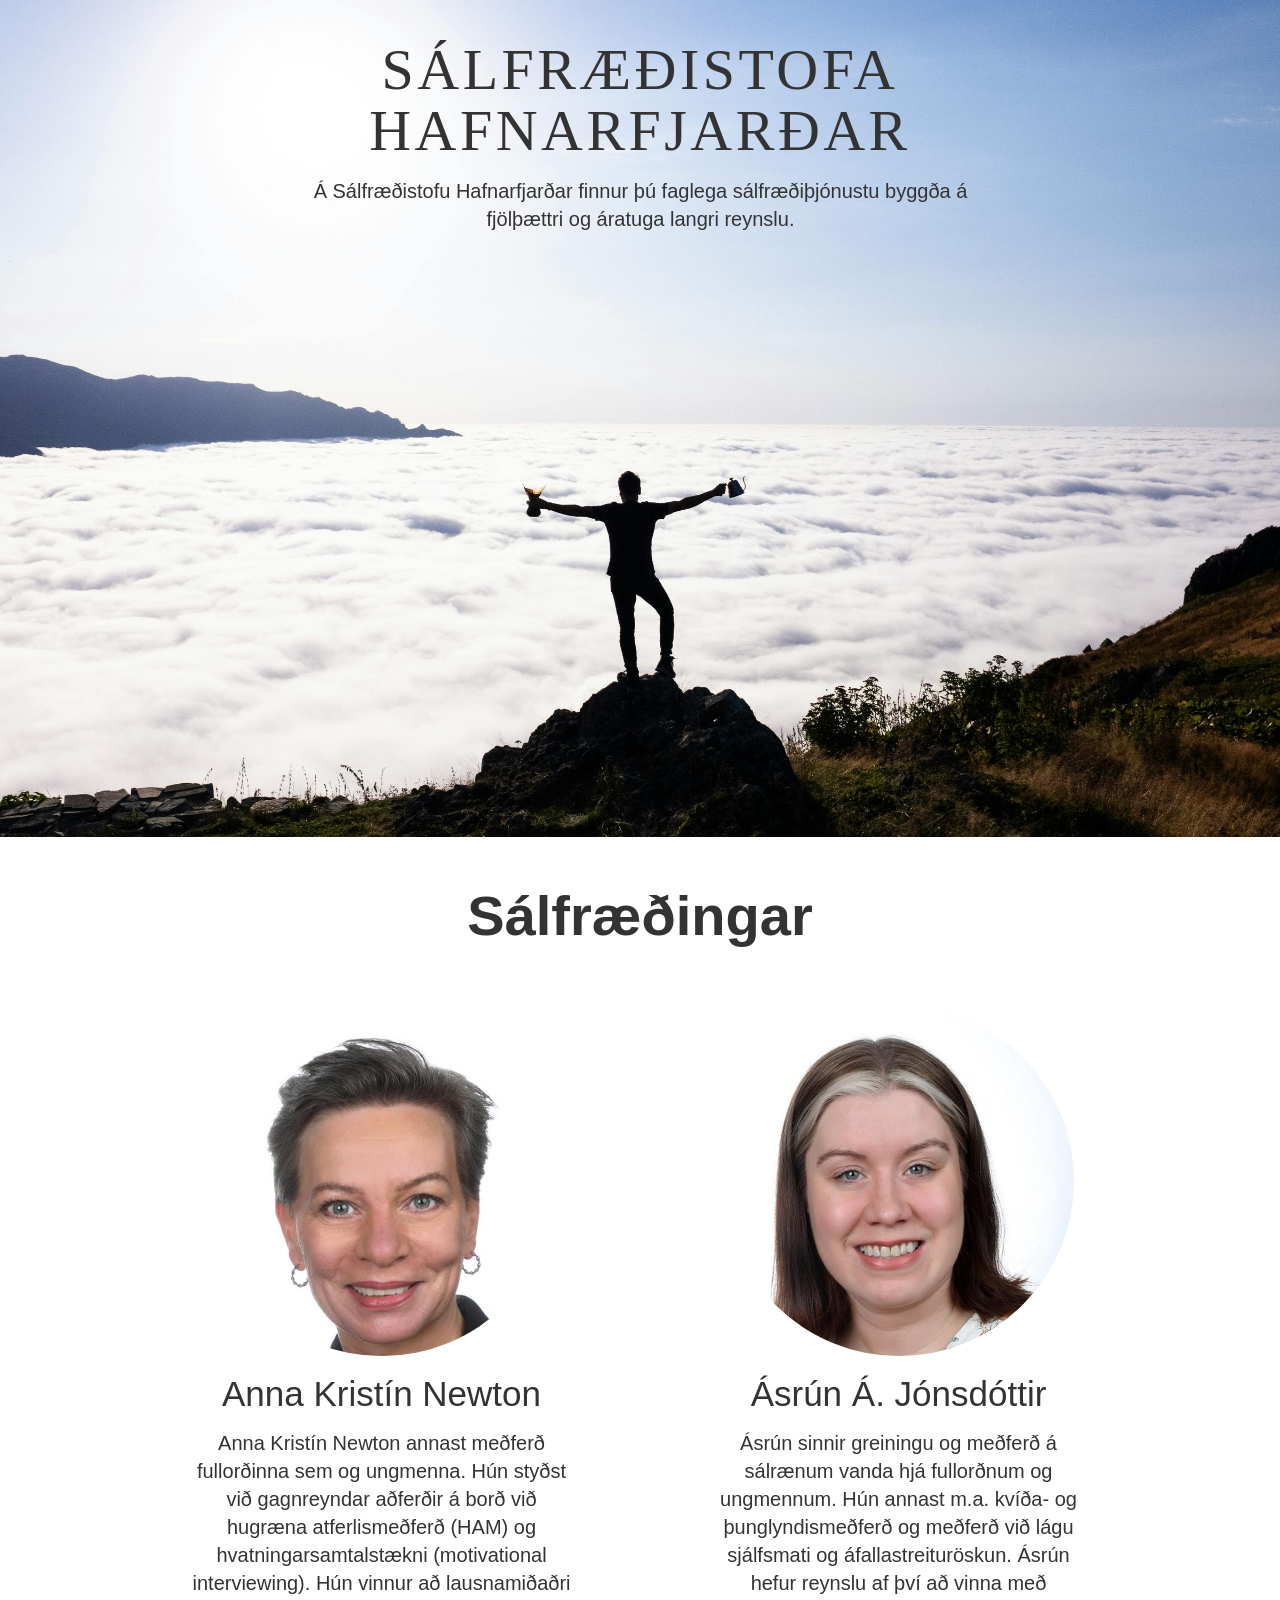
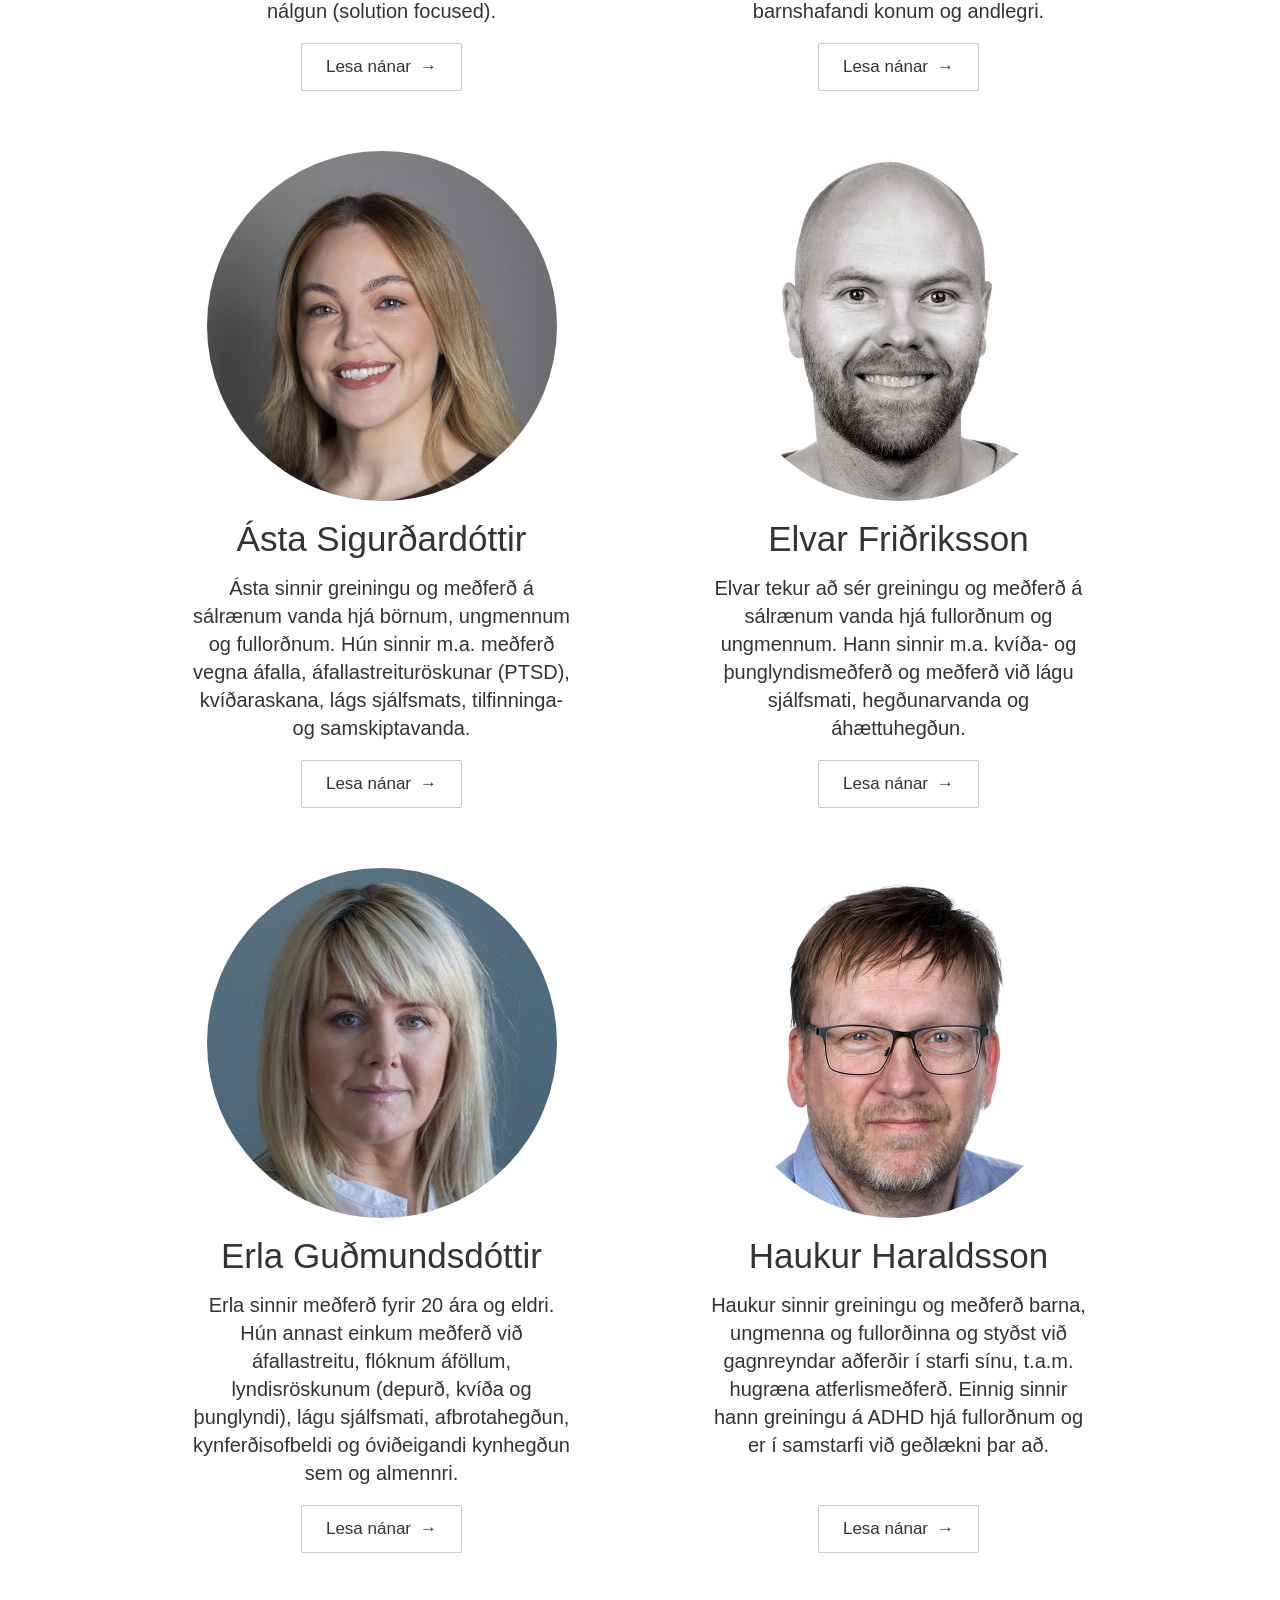
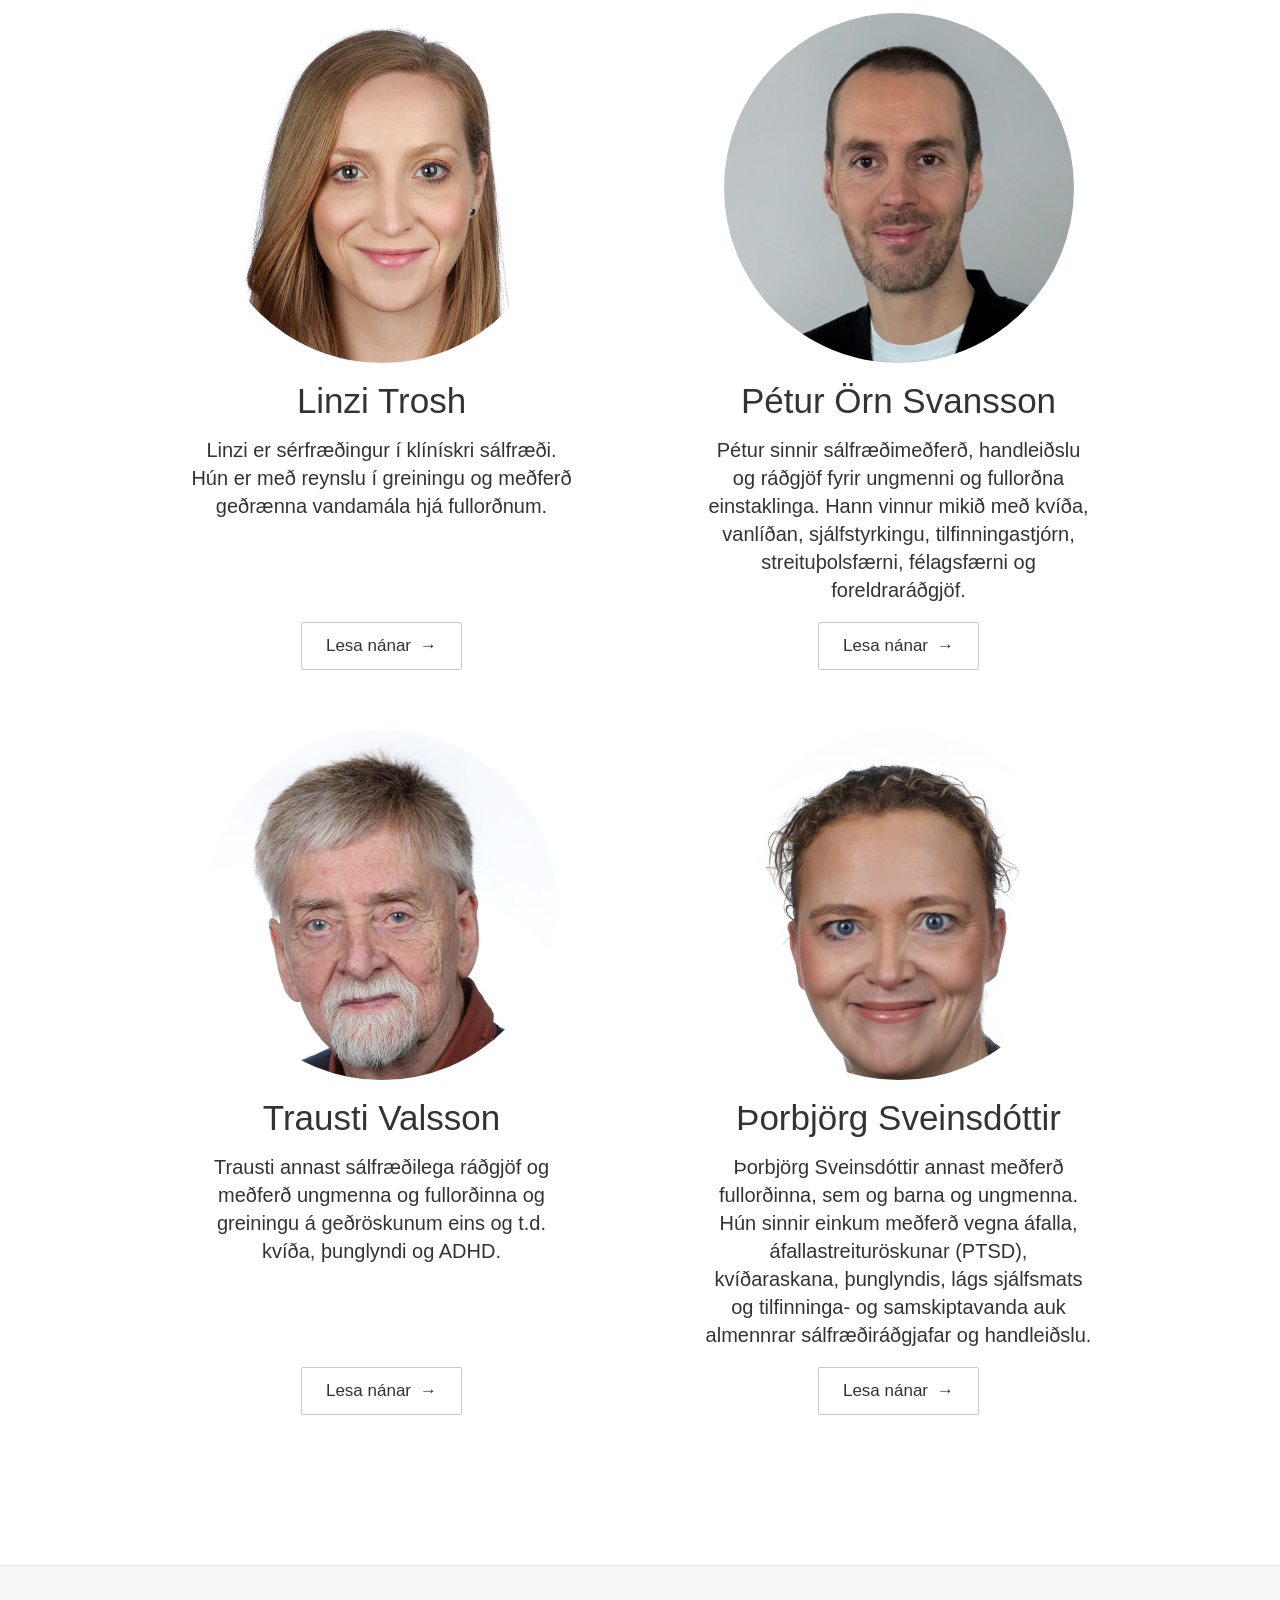
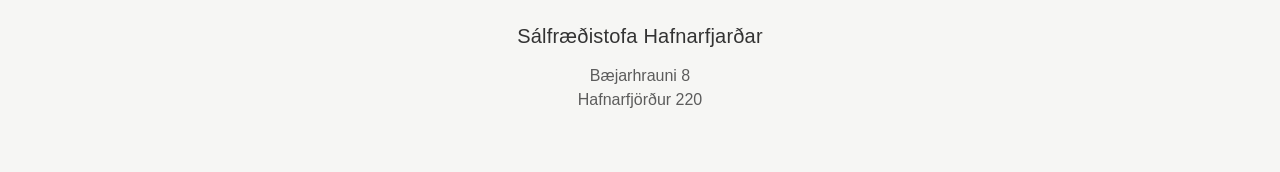
==== commit 1a8359b4: "Install Vercel Web Analytics Implemented Vercel Web Analytics for this static HTML project.  ## What" ====
--- a/index.html
+++ b/index.html
@@ -25,6 +25,11 @@
 <link rel="preconnect" href="https://fonts.gstatic.com" crossorigin>
 <link rel="stylesheet" href="https://fonts.googleapis.com/css2?family=Cormorant+Garamond:wght@300;400&display=swap">
 <link rel="stylesheet" href="/style.css">
+
+<script>
+  window.va = window.va || function () { (window.vaq = window.vaq || []).push(arguments); };
+</script>
+<script defer src="/_vercel/insights/script.js"></script>
 
 <script type="application/ld+json">
 {
--- a/style.css
+++ b/style.css
@@ -102,6 +102,22 @@
   color: var(--ink);
 }
 
+/* Hero text settles in on load — wordmark first, intro just behind it.
+   Runs on page load, not on scroll, and is finished inside a second. */
+@keyframes heroRise {
+  from { opacity: 0; transform: translateY(14px); }
+  to   { opacity: 1; transform: none; }
+}
+
+.wordmark,
+.hero__intro {
+  animation: heroRise .7s cubic-bezier(.22, .61, .36, 1) both;
+  will-change: opacity, transform;
+}
+
+.wordmark    { animation-delay: .08s; }
+.hero__intro { animation-delay: .28s; }
+
 /* ------------------------------------------------------- psychologists -- */
 
 .team {
@@ -332,11 +348,15 @@
 
 .profile__bio p:last-child { margin-bottom: 0; }
 
+/* Tablet and below: drop the Tilbaka button. The wordmark still links home,
+   so there is always a way back. */
+@media (max-width: 1024px) {
+  .subhead__back { display: none; }
+}
+
 @media (max-width: 860px) {
   .subhead            { padding-top: 26px; }
   .subhead__brand     { font-size: 26px; }
-  .subhead__back      { position: static; transform: none; display: inline-block;
-                        margin-top: 14px; }
   .card               { padding: 32px 24px 40px; }
   .profile            { grid-template-columns: minmax(0, 1fr); gap: 26px;
                         justify-items: center; }
